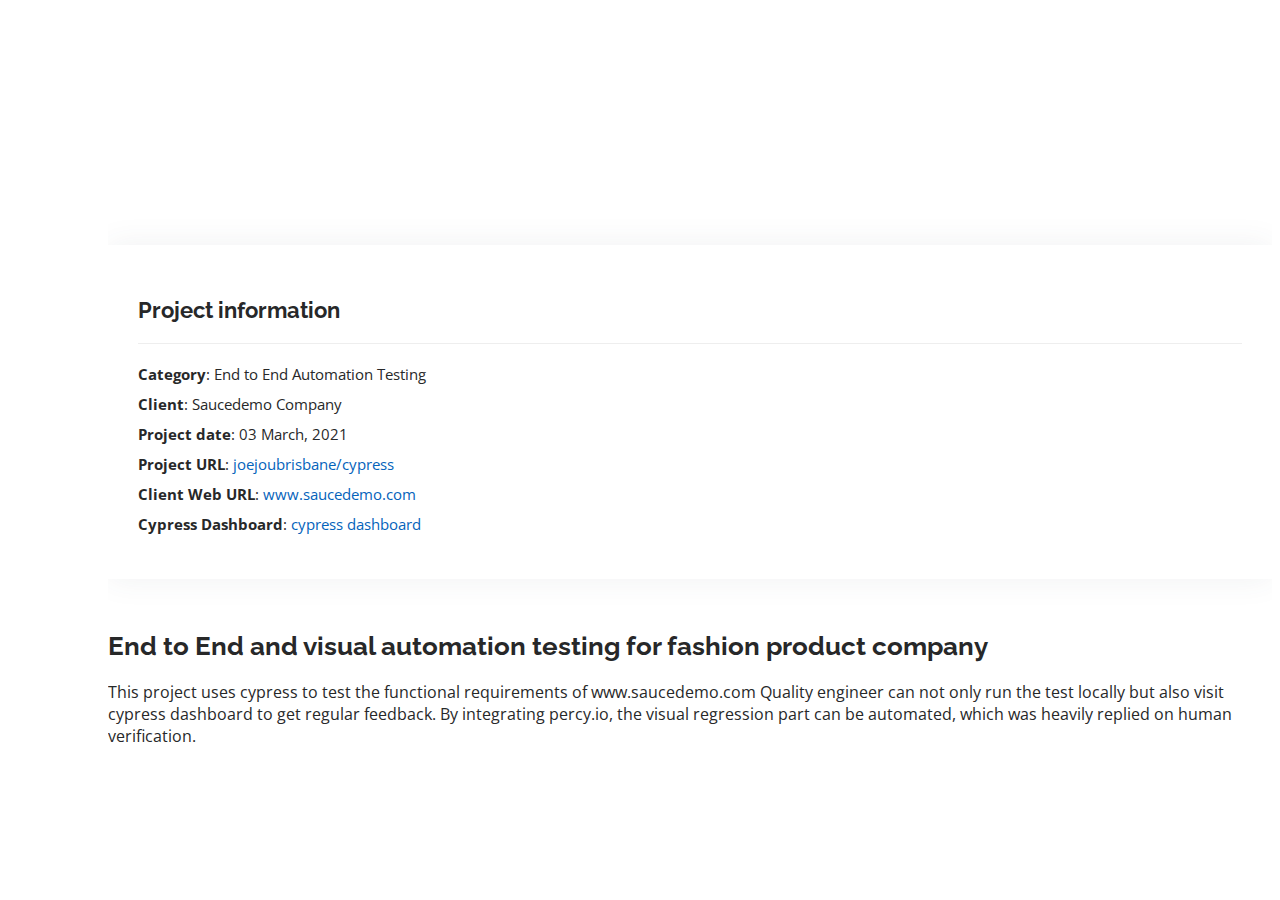
==== automation.html @ 0533a956 "add new html" ====
<!DOCTYPE html>
<html lang="en">
  <head>
    <meta charset="utf-8" />
    <meta content="width=device-width, initial-scale=1.0" name="viewport" />

    <title>Portfolio Details - Personal Bootstrap Template</title>
    <meta content="" name="description" />
    <meta content="" name="keywords" />

    <!-- Favicons -->
    <link href="assets/img/favicon.png" rel="icon" />
    <link href="assets/img/apple-touch-icon.png" rel="apple-touch-icon" />

    <!-- Google Fonts -->
    <link
      href="https://fonts.googleapis.com/css?family=Open+Sans:300,300i,400,400i,600,600i,700,700i|Raleway:300,300i,400,400i,500,500i,600,600i,700,700i|Poppins:300,300i,400,400i,500,500i,600,600i,700,700i"
      rel="stylesheet"
    />

    <!-- Vendor CSS Files -->
    <link href="assets/vendor/aos/aos.css" rel="stylesheet" />
    <link
      href="assets/vendor/bootstrap/css/bootstrap.min.css"
      rel="stylesheet"
    />
    <link
      href="assets/vendor/bootstrap-icons/bootstrap-icons.css"
      rel="stylesheet"
    />
    <link href="assets/vendor/boxicons/css/boxicons.min.css" rel="stylesheet" />
    <link
      href="assets/vendor/glightbox/css/glightbox.min.css"
      rel="stylesheet"
    />
    <link href="assets/vendor/swiper/swiper-bundle.min.css" rel="stylesheet" />

    <!-- Template Main CSS File -->
    <link href="assets/css/style.css" rel="stylesheet" />

    <!-- =======================================================
  * Template Name: MyResume - v4.0.1
  * Template URL: https://bootstrapmade.com/free-html-bootstrap-template-my-resume/
  * Author: BootstrapMade.com
  * License: https://bootstrapmade.com/license/
  ======================================================== -->
  </head>

  <body>
    <main id="main">
      <!-- ======= Portfolio Details Section ======= -->
      <section id="portfolio-details" class="portfolio-details">
        <div class="container">
          <div class="row gy-4">
            <div class="col-lg-12">
              <div class="portfolio-details-slider swiper-container">
                <div class="swiper-wrapper align-items-center">
                  <div class="swiper-slide">
                    <div class="ratio ratio-16x9">
                      <iframe
                        class="embed-responsive-item"
                        src="https://www.youtube.com/embed/ZiY08k21n0s"
                        title="YouTube video player"
                        frameborder="0"
                        allow="accelerometer; autoplay; clipboard-write; encrypted-media; gyroscope; picture-in-picture"
                        allowfullscreen
                      ></iframe>
                    </div>
                  </div>

                  <div class="swiper-slide">
                    <img src="assets/img/percy.png" alt="" />
                  </div>
                </div>
                <div class="swiper-pagination"></div>
              </div>
            </div>
            <div class="row gy-4">
              <div class="col-lg-12 align-items-center">
                <div class="portfolio-info">
                  <h3>Project information</h3>
                  <ul>
                    <li>
                      <strong>Category</strong>: End to End Automation Testing
                    </li>
                    <li><strong>Client</strong>: Saucedemo Company</li>
                    <li><strong>Project date</strong>: 03 March, 2021</li>
                    <li>
                      <strong>Project URL</strong>:
                      <a href="https://github.com/joejoubrisbane/cypress"
                        >joejoubrisbane/cypress</a
                      >
                    </li>

                    <li>
                      <strong>Client Web URL</strong>:
                      <a href="https://www.saucedemo.com/">www.saucedemo.com</a>
                    </li>
                    <li>
                      <strong>Cypress Dashboard</strong>:
                      <a
                        href="https://dashboard.cypress.io/projects/4ia5x5/runs/4/overview"
                        >cypress dashboard</a
                      >
                    </li>
                  </ul>
                </div>
                <div class="portfolio-description">
                  <h2>
                    End to End and visual automation testing for fashion product
                    company
                  </h2>
                  <p>
                    This project uses cypress to test the functional
                    requirements of www.saucedemo.com Quality engineer can not
                    only run the test locally but also visit cypress dashboard
                    to get regular feedback. By integrating percy.io, the visual
                    regression part can be automated, which was heavily replied
                    on human verification.
                  </p>
                </div>
              </div>
            </div>
          </div>
        </div>
      </section>
      <!-- End Portfolio Details Section -->
    </main>
    <!-- End #main -->

    <div id="preloader"></div>
    <a
      href="#"
      class="back-to-top d-flex align-items-center justify-content-center"
      ><i class="bi bi-arrow-up-short"></i
    ></a>

    <!-- Vendor JS Files -->
    <script src="assets/vendor/aos/aos.js"></script>
    <script src="assets/vendor/bootstrap/js/bootstrap.bundle.min.js"></script>
    <script src="assets/vendor/glightbox/js/glightbox.min.js"></script>
    <script src="assets/vendor/isotope-layout/isotope.pkgd.min.js"></script>
    <script src="assets/vendor/php-email-form/validate.js"></script>
    <script src="assets/vendor/purecounter/purecounter.js"></script>
    <script src="assets/vendor/swiper/swiper-bundle.min.js"></script>
    <script src="assets/vendor/typed.js/typed.min.js"></script>
    <script src="assets/vendor/waypoints/noframework.waypoints.js"></script>

    <!-- Template Main JS File -->
    <script src="assets/js/main.js"></script>
  </body>
</html>
---- assets/css/style.css ----
/**
* Template Name: MyResume - v4.0.1
* Template URL: https://bootstrapmade.com/free-html-bootstrap-template-my-resume/
* Author: BootstrapMade.com
* License: https://bootstrapmade.com/license/
*/

/*--------------------------------------------------------------
# General
--------------------------------------------------------------*/
body {
  font-family: "Open Sans", sans-serif;
  color: #272829;
}

a {
  color: #0563bb;
  text-decoration: none;
}

a:hover {
  color: #067ded;
  text-decoration: none;
}

h1, h2, h3, h4, h5, h6 {
  font-family: "Raleway", sans-serif;
}

/*--------------------------------------------------------------
# Back to top button
--------------------------------------------------------------*/
.back-to-top {
  position: fixed;
  visibility: hidden;
  opacity: 0;
  right: 15px;
  bottom: 15px;
  z-index: 996;
  background: #0563bb;
  width: 40px;
  height: 40px;
  border-radius: 50px;
  transition: all 0.4s;
}

.back-to-top i {
  font-size: 28px;
  color: #fff;
  line-height: 0;
}

.back-to-top:hover {
  background: #0678e3;
  color: #fff;
}

.back-to-top.active {
  visibility: visible;
  opacity: 1;
}

/*--------------------------------------------------------------
# Preloader
--------------------------------------------------------------*/
#preloader {
  position: fixed;
  top: 0;
  left: 0;
  right: 0;
  bottom: 0;
  z-index: 9999;
  overflow: hidden;
  background: #fff;
}

#preloader:before {
  content: "";
  position: fixed;
  top: calc(50% - 30px);
  left: calc(50% - 30px);
  border: 6px solid #0563bb;
  border-top-color: #fff;
  border-bottom-color: #fff;
  border-radius: 50%;
  width: 60px;
  height: 60px;
  -webkit-animation: animate-preloader 1s linear infinite;
  animation: animate-preloader 1s linear infinite;
}

@-webkit-keyframes animate-preloader {
  0% {
    transform: rotate(0deg);
  }
  100% {
    transform: rotate(360deg);
  }
}

@keyframes animate-preloader {
  0% {
    transform: rotate(0deg);
  }
  100% {
    transform: rotate(360deg);
  }
}

/*--------------------------------------------------------------
# Disable aos animation delay on mobile devices
--------------------------------------------------------------*/
@media screen and (max-width: 768px) {
  [data-aos-delay] {
    transition-delay: 0 !important;
  }
}

/*--------------------------------------------------------------
# Header
--------------------------------------------------------------*/
#header {
  position: fixed;
  top: 0;
  left: 0;
  bottom: 0;
  z-index: 9997;
  transition: all 0.5s;
  padding: 15px;
  overflow-y: auto;
}

@media (max-width: 992px) {
  #header {
    width: 300px;
    background: #fff;
    border-right: 1px solid #e6e9ec;
    left: -300px;
  }
}

@media (min-width: 992px) {
  #main {
    margin-left: 100px;
  }
}

/*--------------------------------------------------------------
# Navigation Menu
--------------------------------------------------------------*/
/**
* Desktop Navigation 
*/
.nav-menu {
  padding: 0;
  display: block;
}

.nav-menu * {
  margin: 0;
  padding: 0;
  list-style: none;
}

.nav-menu > ul > li {
  position: relative;
  white-space: nowrap;
}

.nav-menu a {
  display: flex;
  align-items: center;
  color: #45505b;
  padding: 10px 18px;
  margin-bottom: 8px;
  transition: 0.3s;
  font-size: 15px;
  border-radius: 50px;
  background: #f2f3f5;
  height: 56px;
  width: 100%;
  overflow: hidden;
  transition: 0.3s;
}

.nav-menu a i {
  font-size: 20px;
}

.nav-menu a span {
  padding: 0 5px 0 7px;
  color: #45505b;
}

@media (min-width: 992px) {
  .nav-menu a {
    width: 56px;
  }
  .nav-menu a span {
    display: none;
    color: #fff;
  }
}

.nav-menu a:hover, .nav-menu .active, .nav-menu li:hover > a {
  color: #fff;
  background: #0563bb;
}

.nav-menu a:hover span, .nav-menu .active span, .nav-menu li:hover > a span {
  color: #fff;
}

.nav-menu a:hover, .nav-menu li:hover > a {
  width: 100%;
  color: #fff;
}

.nav-menu a:hover span, .nav-menu li:hover > a span {
  display: block;
}

/**
* Mobile Navigation 
*/
.mobile-nav-toggle {
  position: fixed;
  right: 10px;
  top: 10px;
  z-index: 9998;
  border: 0;
  background: none;
  font-size: 28px;
  transition: all 0.4s;
  outline: none !important;
  line-height: 0;
  cursor: pointer;
  border-radius: 50px;
  padding: 5px;
}

.mobile-nav-toggle i {
  color: #45505b;
}

.mobile-nav-active {
  overflow: hidden;
}

.mobile-nav-active #header {
  left: 0;
}

.mobile-nav-active .mobile-nav-toggle {
  color: #fff;
  background-color: #0563bb;
}

/*--------------------------------------------------------------
# Hero Section
--------------------------------------------------------------*/
#hero {
  width: 100%;
  height: 100vh;
  background: url("../img/hero-b.jpg") top right no-repeat;
  background-size: cover;
  position: relative;
}

@media (min-width: 992px) {
  #hero {
    padding-left: 160px;
  }
}

#hero:before {
  content: "";
  background: rgba(255, 255, 255, 0.8);
  position: absolute;
  bottom: 0;
  top: 0;
  left: 0;
  right: 0;
}

#hero h1 {
  margin: 0;
  font-size: 64px;
  font-weight: 700;
  line-height: 56px;
  color: #45505b;
}

#hero p {
  color: #45505b;
  margin: 15px 0 0 0;
  font-size: 26px;
  font-family: "Poppins", sans-serif;
}

#hero p span {
  color: #0563bb;
  letter-spacing: 1px;
}

#hero .social-links {
  margin-top: 30px;
}

#hero .social-links a {
  font-size: 24px;
  display: inline-block;
  color: #45505b;
  line-height: 1;
  margin-right: 20px;
  transition: 0.3s;
}

#hero .social-links a:hover {
  color: #0563bb;
}

@media (max-width: 992px) {
  #hero {
    text-align: center;
  }
  #hero h1 {
    font-size: 32px;
    line-height: 36px;
  }
  #hero p {
    margin-top: 10px;
    font-size: 20px;
    line-height: 24px;
  }
}

/*--------------------------------------------------------------
# Sections General
--------------------------------------------------------------*/
section {
  padding: 60px 0;
  overflow: hidden;
}

.section-title {
  text-align: center;
  padding-bottom: 30px;
}

.section-title h2 {
  font-size: 32px;
  font-weight: bold;
  text-transform: uppercase;
  margin-bottom: 20px;
  padding-bottom: 20px;
  position: relative;
  color: #45505b;
}

.section-title h2::before {
  content: '';
  position: absolute;
  display: block;
  width: 120px;
  height: 1px;
  background: #ddd;
  bottom: 1px;
  left: calc(50% - 60px);
}

.section-title h2::after {
  content: '';
  position: absolute;
  display: block;
  width: 40px;
  height: 3px;
  background: #0563bb;
  bottom: 0;
  left: calc(50% - 20px);
}

.section-title p {
  margin-bottom: 0;
}

/*--------------------------------------------------------------
# About
--------------------------------------------------------------*/
.about .content h3 {
  font-weight: 700;
  font-size: 26px;
  color: #728394;
}

.about .content ul {
  list-style: none;
  padding: 0;
}

.about .content ul li {
  margin-bottom: 20px;
  display: flex;
  align-items: center;
}

.about .content ul strong {
  margin-right: 10px;
}

.about .content ul i {
  font-size: 16px;
  margin-right: 5px;
  color: #0563bb;
  line-height: 0;
}

.about .content p:last-child {
  margin-bottom: 0;
}

/*--------------------------------------------------------------
# Facts
--------------------------------------------------------------*/
.facts .count-box {
  padding: 30px 30px 25px 30px;
  margin-top: 30px;
  width: 100%;
  position: relative;
  text-align: center;
  background: #fff;
}

.facts .count-box i {
  position: absolute;
  top: -25px;
  left: 50%;
  transform: translateX(-50%);
  font-size: 24px;
  background: #0563bb;
  color: #fff;
  border-radius: 50px;
  display: inline-flex;
  align-items: center;
  justify-content: center;
  width: 48px;
  height: 48px;
}

.facts .count-box span {
  font-size: 36px;
  display: block;
  font-weight: 600;
  color: #011426;
}

.facts .count-box p {
  padding: 0;
  margin: 0;
  font-family: "Raleway", sans-serif;
  font-size: 14px;
}

/*--------------------------------------------------------------
# Akills
--------------------------------------------------------------*/
.skills .progress {
  height: 60px;
  display: block;
  background: none;
  border-radius: 0;
}

.skills .progress .skill {
  padding: 10px 0;
  margin: 0;
  text-transform: uppercase;
  display: block;
  font-weight: 600;
  font-family: "Poppins", sans-serif;
  color: #45505b;
}

.skills .progress .skill .val {
  float: right;
  font-style: normal;
}

.skills .progress-bar-wrap {
  background: #f2f3f5;
}

.skills .progress-bar {
  width: 1px;
  height: 10px;
  transition: .9s;
  background-color: #0563bb;
}

/*--------------------------------------------------------------
# Resume
--------------------------------------------------------------*/
.resume .resume-title {
  font-size: 26px;
  font-weight: 700;
  margin-top: 20px;
  margin-bottom: 20px;
  color: #45505b;
}

.resume .resume-item {
  padding: 0 0 20px 20px;
  margin-top: -2px;
  border-left: 2px solid #0563bb;
  position: relative;
}

.resume .resume-item h4 {
  line-height: 18px;
  font-size: 18px;
  font-weight: 600;
  text-transform: uppercase;
  font-family: "Poppins", sans-serif;
  color: #0563bb;
  margin-bottom: 10px;
}

.resume .resume-item h5 {
  font-size: 16px;
  background: #f7f8f9;
  padding: 5px 15px;
  display: inline-block;
  font-weight: 600;
  margin-bottom: 10px;
}

.resume .resume-item ul {
  padding-left: 20px;
}

.resume .resume-item ul li {
  padding-bottom: 10px;
}

.resume .resume-item:last-child {
  padding-bottom: 0;
}

.resume .resume-item::before {
  content: "";
  position: absolute;
  width: 16px;
  height: 16px;
  border-radius: 50px;
  left: -9px;
  top: 0;
  background: #fff;
  border: 2px solid #0563bb;
}

/*--------------------------------------------------------------
# Portfolio
--------------------------------------------------------------*/
.portfolio .portfolio-item {
  margin-bottom: 30px;
}

.portfolio #portfolio-flters {
  padding: 0;
  margin: 0 auto 25px auto;
  list-style: none;
  text-align: center;
  background: #fff;
  border-radius: 50px;
  padding: 2px 15px;
}

.portfolio #portfolio-flters li {
  cursor: pointer;
  display: inline-block;
  padding: 10px 15px;
  font-size: 14px;
  font-weight: 600;
  line-height: 1;
  text-transform: uppercase;
  color: #272829;
  margin-bottom: 5px;
  transition: all 0.3s ease-in-out;
}

.portfolio #portfolio-flters li:hover, .portfolio #portfolio-flters li.filter-active {
  color: #0563bb;
}

.portfolio #portfolio-flters li:last-child {
  margin-right: 0;
}

.portfolio .portfolio-wrap {
  transition: 0.3s;
  position: relative;
  overflow: hidden;
  z-index: 1;
  background: rgba(69, 80, 91, 0.8);
}

.portfolio .portfolio-wrap::before {
  content: "";
  background: rgba(255, 255, 255, 0.7);
  position: absolute;
  left: 30px;
  right: 30px;
  top: 30px;
  bottom: 30px;
  transition: all ease-in-out 0.3s;
  z-index: 2;
  opacity: 0;
}

.portfolio .portfolio-wrap .portfolio-info {
  opacity: 0;
  position: absolute;
  top: 0;
  left: 0;
  right: 0;
  bottom: 0;
  text-align: center;
  z-index: 3;
  transition: all ease-in-out 0.3s;
  display: flex;
  flex-direction: column;
  justify-content: center;
  align-items: center;
}

.portfolio .portfolio-wrap .portfolio-info::before {
  display: block;
  content: "";
  width: 48px;
  height: 48px;
  position: absolute;
  top: 35px;
  left: 35px;
  border-top: 3px solid #d7dce1;
  border-left: 3px solid #d7dce1;
  transition: all 0.5s ease 0s;
  z-index: 9994;
}

.portfolio .portfolio-wrap .portfolio-info::after {
  display: block;
  content: "";
  width: 48px;
  height: 48px;
  position: absolute;
  bottom: 35px;
  right: 35px;
  border-bottom: 3px solid #d7dce1;
  border-right: 3px solid #d7dce1;
  transition: all 0.5s ease 0s;
  z-index: 9994;
}

.portfolio .portfolio-wrap .portfolio-info h4 {
  font-size: 20px;
  color: #45505b;
  font-weight: 600;
}

.portfolio .portfolio-wrap .portfolio-info p {
  color: #45505b;
  font-size: 14px;
  text-transform: uppercase;
  padding: 0;
  margin: 0;
}

.portfolio .portfolio-wrap .portfolio-links {
  text-align: center;
  z-index: 4;
}

.portfolio .portfolio-wrap .portfolio-links a {
  color: #45505b;
  margin: 0 2px;
  font-size: 28px;
  display: inline-block;
  transition: 0.3s;
}

.portfolio .portfolio-wrap .portfolio-links a:hover {
  color: #148af9;
}

.portfolio .portfolio-wrap:hover::before {
  top: 0;
  left: 0;
  right: 0;
  bottom: 0;
  opacity: 1;
}

.portfolio .portfolio-wrap:hover .portfolio-info {
  opacity: 1;
}

.portfolio .portfolio-wrap:hover .portfolio-info::before {
  top: 15px;
  left: 15px;
}

.portfolio .portfolio-wrap:hover .portfolio-info::after {
  bottom: 15px;
  right: 15px;
}

/*--------------------------------------------------------------
# Portfolio Details
--------------------------------------------------------------*/
.portfolio-details {
  padding-top: 40px;
}

.portfolio-details .portfolio-details-slider img {
  width: 100%;
}

.portfolio-details .portfolio-details-slider .swiper-pagination {
  margin-top: 20px;
  position: relative;
}

.portfolio-details .portfolio-details-slider .swiper-pagination .swiper-pagination-bullet {
  width: 12px;
  height: 12px;
  background-color: #fff;
  opacity: 1;
  border: 1px solid #0563bb;
}

.portfolio-details .portfolio-details-slider .swiper-pagination .swiper-pagination-bullet-active {
  background-color: #0563bb;
}

.portfolio-details .portfolio-info {
  padding: 30px;
  box-shadow: 0px 0 30px rgba(69, 80, 91, 0.08);
}

.portfolio-details .portfolio-info h3 {
  font-size: 22px;
  font-weight: 700;
  margin-bottom: 20px;
  padding-bottom: 20px;
  border-bottom: 1px solid #eee;
}

.portfolio-details .portfolio-info ul {
  list-style: none;
  padding: 0;
  font-size: 15px;
}

.portfolio-details .portfolio-info ul li + li {
  margin-top: 10px;
}

.portfolio-details .portfolio-description {
  padding-top: 30px;
}

.portfolio-details .portfolio-description h2 {
  font-size: 26px;
  font-weight: 700;
  margin-bottom: 20px;
}

.portfolio-details .portfolio-description p {
  padding: 0;
}

/*--------------------------------------------------------------
# Services
--------------------------------------------------------------*/
.services .icon-box {
  text-align: center;
  padding: 70px 20px 80px 20px;
  transition: all ease-in-out 0.3s;
  background: #fff;
  box-shadow: 0px 5px 90px 0px rgba(110, 123, 131, 0.05);
}

.services .icon-box .icon {
  margin: 0 auto;
  width: 100px;
  height: 100px;
  display: flex;
  align-items: center;
  justify-content: center;
  transition: ease-in-out 0.3s;
  position: relative;
}

.services .icon-box .icon i {
  font-size: 36px;
  transition: 0.5s;
  position: relative;
}

.services .icon-box .icon svg {
  position: absolute;
  top: 0;
  left: 0;
}

.services .icon-box .icon svg path {
  transition: 0.5s;
  fill: #f5f5f5;
}

.services .icon-box h4 {
  font-weight: 600;
  margin: 10px 0 15px 0;
  font-size: 22px;
}

.services .icon-box h4 a {
  color: #45505b;
  transition: ease-in-out 0.3s;
}

.services .icon-box p {
  line-height: 24px;
  font-size: 14px;
  margin-bottom: 0;
}

.services .icon-box:hover {
  border-color: #fff;
  box-shadow: 0px 0 35px 0 rgba(0, 0, 0, 0.08);
}

.services .iconbox-blue i {
  color: #47aeff;
}

.services .iconbox-blue:hover .icon i {
  color: #fff;
}

.services .iconbox-blue:hover .icon path {
  fill: #47aeff;
}

.services .iconbox-orange i {
  color: #ffa76e;
}

.services .iconbox-orange:hover .icon i {
  color: #fff;
}

.services .iconbox-orange:hover .icon path {
  fill: #ffa76e;
}

.services .iconbox-pink i {
  color: #e80368;
}

.services .iconbox-pink:hover .icon i {
  color: #fff;
}

.services .iconbox-pink:hover .icon path {
  fill: #e80368;
}

.services .iconbox-yellow i {
  color: #ffbb2c;
}

.services .iconbox-yellow:hover .icon i {
  color: #fff;
}

.services .iconbox-yellow:hover .icon path {
  fill: #ffbb2c;
}

.services .iconbox-red i {
  color: #ff5828;
}

.services .iconbox-red:hover .icon i {
  color: #fff;
}

.services .iconbox-red:hover .icon path {
  fill: #ff5828;
}

.services .iconbox-teal i {
  color: #11dbcf;
}

.services .iconbox-teal:hover .icon i {
  color: #fff;
}

.services .iconbox-teal:hover .icon path {
  fill: #11dbcf;
}

/*--------------------------------------------------------------
# Testimonials
--------------------------------------------------------------*/
.testimonials .section-header {
  margin-bottom: 40px;
}

.testimonials .testimonial-item {
  text-align: center;
}

.testimonials .testimonial-item .testimonial-img {
  width: 120px;
  border-radius: 50%;
  border: 4px solid #fff;
  margin: 0 auto;
}

.testimonials .testimonial-item h3 {
  font-size: 20px;
  font-weight: bold;
  margin: 10px 0 5px 0;
  color: #111;
}

.testimonials .testimonial-item h4 {
  font-size: 14px;
  color: #999;
  margin: 0 0 15px 0;
}

.testimonials .testimonial-item .quote-icon-left, .testimonials .testimonial-item .quote-icon-right {
  color: #90c8fc;
  font-size: 26px;
}

.testimonials .testimonial-item .quote-icon-left {
  display: inline-block;
  left: -5px;
  position: relative;
}

.testimonials .testimonial-item .quote-icon-right {
  display: inline-block;
  right: -5px;
  position: relative;
  top: 10px;
}

.testimonials .testimonial-item p {
  font-style: italic;
  margin: 0 auto 15px auto;
}

.testimonials .swiper-pagination {
  margin-top: 20px;
  position: relative;
}

.testimonials .swiper-pagination .swiper-pagination-bullet {
  width: 12px;
  height: 12px;
  background-color: #fff;
  opacity: 1;
  border: 1px solid #0563bb;
}

.testimonials .swiper-pagination .swiper-pagination-bullet-active {
  background-color: #0563bb;
}

@media (min-width: 992px) {
  .testimonials .testimonial-item p {
    width: 80%;
  }
}

/*--------------------------------------------------------------
# Contact
--------------------------------------------------------------*/
.contact .info {
  width: 100%;
  background: #fff;
}

.contact .info i {
  font-size: 20px;
  color: #0563bb;
  float: left;
  width: 44px;
  height: 44px;
  background: #eef7ff;
  display: flex;
  justify-content: center;
  align-items: center;
  border-radius: 50px;
  transition: all 0.3s ease-in-out;
}

.contact .info h4 {
  padding: 0 0 0 60px;
  font-size: 22px;
  font-weight: 600;
  margin-bottom: 5px;
  color: #45505b;
}

.contact .info p {
  padding: 0 0 0 60px;
  margin-bottom: 0;
  font-size: 14px;
  color: #728394;
}

.contact .info .email, .contact .info .phone {
  margin-top: 40px;
}

.contact .info .email:hover i, .contact .info .address:hover i, .contact .info .phone:hover i {
  background: #0563bb;
  color: #fff;
}

.contact .php-email-form {
  width: 100%;
  background: #fff;
}

.contact .php-email-form .form-group {
  padding-bottom: 8px;
}

.contact .php-email-form .error-message {
  display: none;
  color: #fff;
  background: #ed3c0d;
  text-align: left;
  padding: 15px;
  font-weight: 600;
}

.contact .php-email-form .error-message br + br {
  margin-top: 25px;
}

.contact .php-email-form .sent-message {
  display: none;
  color: #fff;
  background: #18d26e;
  text-align: center;
  padding: 15px;
  font-weight: 600;
}

.contact .php-email-form .loading {
  display: none;
  background: #fff;
  text-align: center;
  padding: 15px;
}

.contact .php-email-form .loading:before {
  content: "";
  display: inline-block;
  border-radius: 50%;
  width: 24px;
  height: 24px;
  margin: 0 10px -6px 0;
  border: 3px solid #18d26e;
  border-top-color: #eee;
  -webkit-animation: animate-loading 1s linear infinite;
  animation: animate-loading 1s linear infinite;
}

.contact .php-email-form input, .contact .php-email-form textarea {
  border-radius: 4px;
  box-shadow: none;
  font-size: 14px;
}

.contact .php-email-form input {
  height: 44px;
}

.contact .php-email-form textarea {
  padding: 10px 12px;
}

.contact .php-email-form button[type="submit"] {
  background: #0563bb;
  border: 0;
  padding: 10px 35px;
  color: #fff;
  transition: 0.4s;
  border-radius: 50px;
}

.contact .php-email-form button[type="submit"]:hover {
  background: #0678e3;
}

@-webkit-keyframes animate-loading {
  0% {
    transform: rotate(0deg);
  }
  100% {
    transform: rotate(360deg);
  }
}

@keyframes animate-loading {
  0% {
    transform: rotate(0deg);
  }
  100% {
    transform: rotate(360deg);
  }
}

/*--------------------------------------------------------------
# Footer
--------------------------------------------------------------*/
#footer {
  background: #f7f8f9;
  color: #45505b;
  font-size: 14px;
  text-align: center;
  padding: 30px 0;
}

#footer h3 {
  font-size: 36px;
  font-weight: 700;
  position: relative;
  font-family: "Poppins", sans-serif;
  padding: 0;
  margin: 0 0 15px 0;
}

#footer p {
  font-size: 15;
  font-style: italic;
  padding: 0;
  margin: 0 0 40px 0;
}

#footer .social-links {
  margin: 0 0 40px 0;
}

#footer .social-links a {
  font-size: 18px;
  display: inline-block;
  background: #0563bb;
  color: #fff;
  line-height: 1;
  padding: 8px 0;
  margin-right: 4px;
  border-radius: 50%;
  text-align: center;
  width: 36px;
  height: 36px;
  transition: 0.3s;
}

#footer .social-links a:hover {
  background: #0678e3;
  color: #fff;
  text-decoration: none;
}

#footer .copyright {
  margin: 0 0 5px 0;
}

#footer .credits {
  font-size: 13px;
}
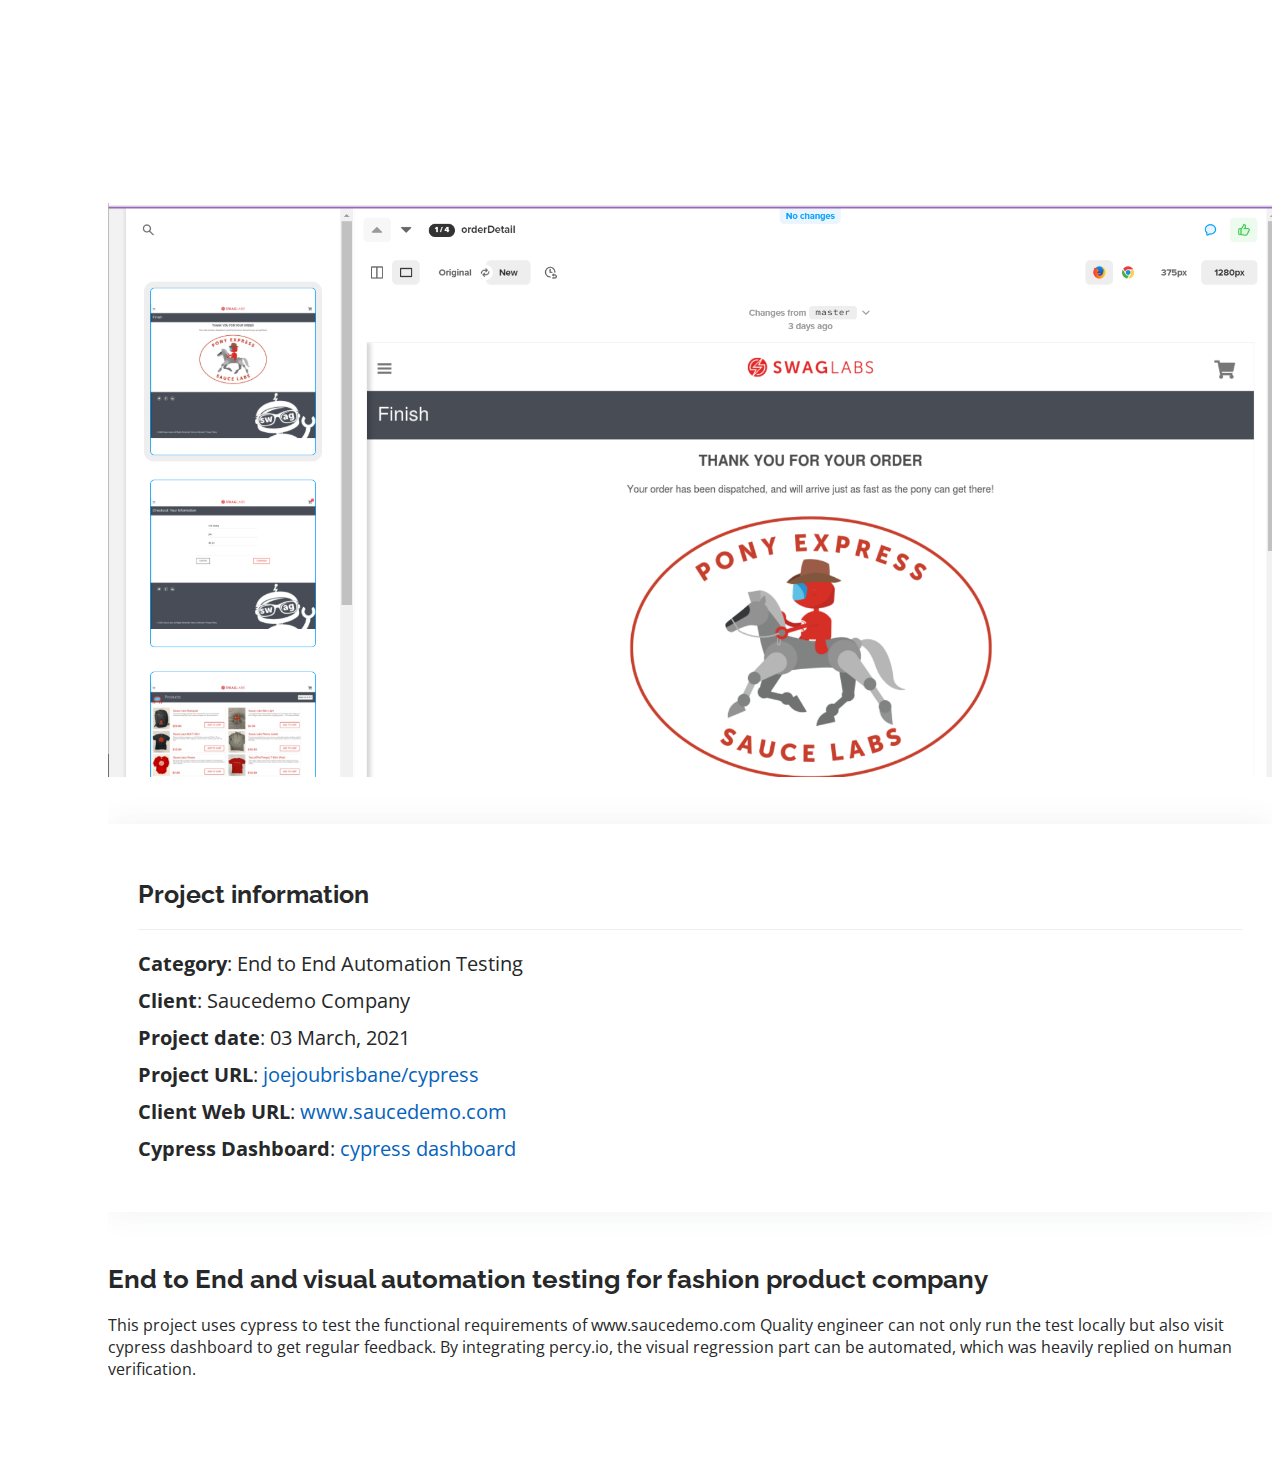
==== commit 2f80aab8: "add summary" ====
--- a/automation.html
+++ b/automation.html
@@ -4,7 +4,7 @@
     <meta charset="utf-8" />
     <meta content="width=device-width, initial-scale=1.0" name="viewport" />
 
-    <title>Portfolio Details - Personal Bootstrap Template</title>
+    <title>Automation Testing Project- Cypress</title>
     <meta content="" name="description" />
     <meta content="" name="keywords" />
 
@@ -71,6 +71,9 @@
                   <div class="swiper-slide">
                     <img src="assets/img/percy.png" alt="" />
                   </div>
+                    <div class="swiper-slide">
+                        <img src="assets/img/cypressDashboard.PNG" alt="" />
+                    </div>
                 </div>
                 <div class="swiper-pagination"></div>
               </div>
--- a/assets/css/style.css
+++ b/assets/css/style.css
@@ -669,7 +669,7 @@
 
 .portfolio .portfolio-wrap .portfolio-info p {
   color: #45505b;
-  font-size: 14px;
+  font-size: 12px;
   text-transform: uppercase;
   padding: 0;
   margin: 0;
@@ -748,7 +748,7 @@
 }
 
 .portfolio-details .portfolio-info h3 {
-  font-size: 22px;
+  font-size: 25px;
   font-weight: 700;
   margin-bottom: 20px;
   padding-bottom: 20px;
@@ -758,7 +758,7 @@
 .portfolio-details .portfolio-info ul {
   list-style: none;
   padding: 0;
-  font-size: 15px;
+  font-size: 20px;
 }
 
 .portfolio-details .portfolio-info ul li + li {
